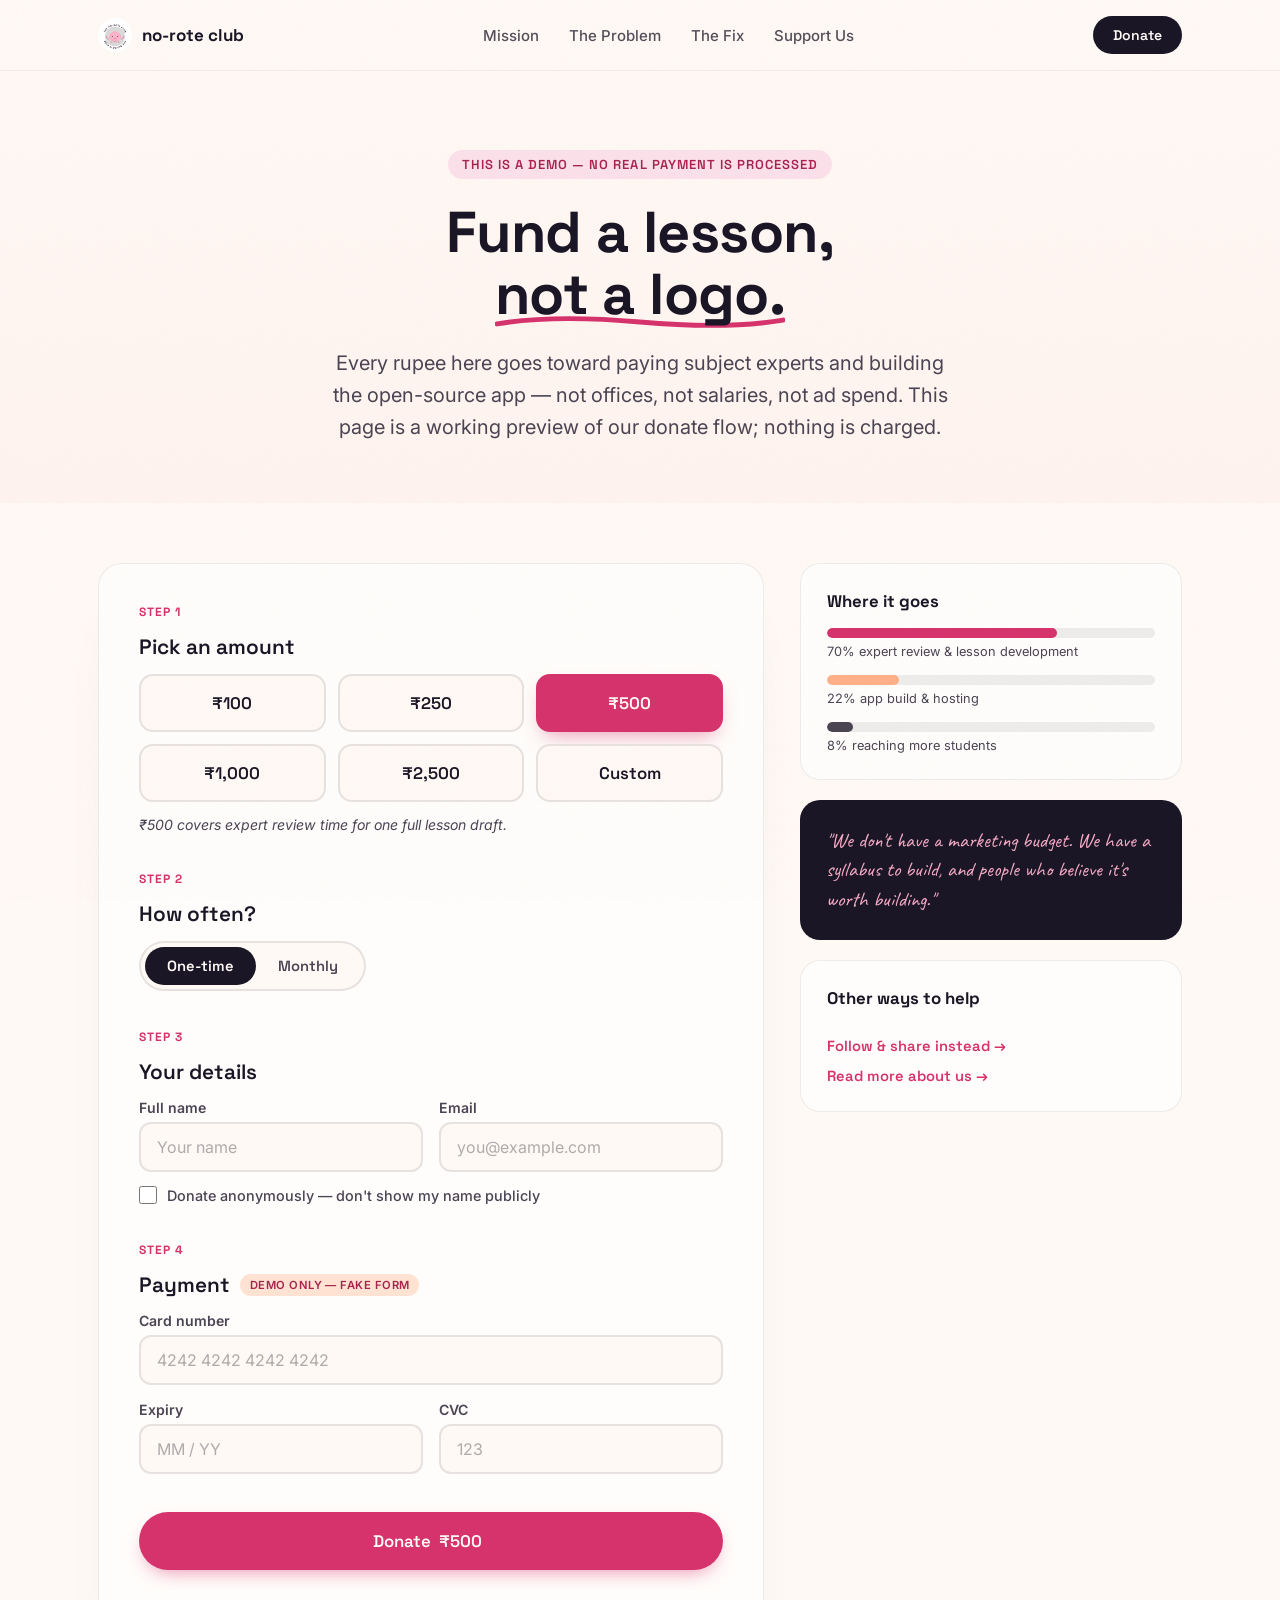
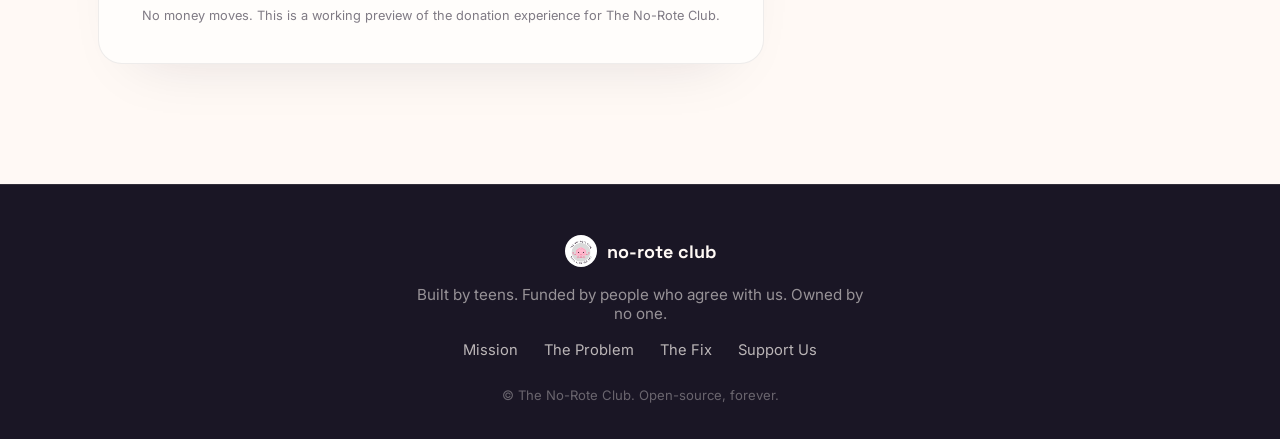
==== fake_donate_page.html @ 73155c2f "Add files via upload" ====
<!DOCTYPE html>
<html lang="en">
<head>
<meta charset="UTF-8">
<meta name="viewport" content="width=device-width, initial-scale=1.0">
<title>Donate — The No-Rote Club</title>
<meta name="description" content="Fund the open-source, expert-built syllabus. Every rupee goes toward lessons, not logos.">
<link rel="icon" href="T.png" type="image/png">
<link rel="preconnect" href="https://fonts.googleapis.com">
<link rel="preconnect" href="https://fonts.gstatic.com" crossorigin>
<link href="https://fonts.googleapis.com/css2?family=Space+Grotesk:wght@400;500;600;700&family=Inter:wght@400;500;600;700;800&family=Caveat:wght@600;700&display=swap" rel="stylesheet">
<link rel="stylesheet" href="style.css">
<link rel="stylesheet" href="donate.css">
</head>
<body>

<div class="grain"></div>

<!-- ============ NAV ============ -->
<header class="nav scrolled" id="nav">
  <div class="nav-inner">
    <a href="index.html#top" class="nav-logo">
      <img src="T.png" alt="The No-Rote Club">
      <span>no-rote club</span>
    </a>
    <nav class="nav-links">
      <a href="index.html#mission">Mission</a>
      <a href="index.html#problem">The Problem</a>
      <a href="index.html#solution">The Fix</a>
      <a href="index.html#support">Support Us</a>
    </nav>
    <a href="fake_donate_page.html" class="nav-cta">Donate</a>
    <button class="nav-burger" id="navBurger" aria-label="Open menu" aria-expanded="false">
      <span></span><span></span><span></span>
    </button>
  </div>
  <div class="nav-mobile" id="navMobile">
    <a href="index.html#mission">Mission</a>
    <a href="index.html#problem">The Problem</a>
    <a href="index.html#solution">The Fix</a>
    <a href="index.html#support">Support Us</a>
    <a href="fake_donate_page.html" class="nav-cta-mobile">Donate</a>
  </div>
</header>

<!-- ============ DONATE HERO ============ -->
<section class="donate-hero">
  <div class="section-inner donate-hero-inner">
    <p class="tag tag-red">This is a demo — no real payment is processed</p>
    <h1 class="section-title donate-title">
      Fund a lesson,<br><span class="underline-scribble">not a logo.</span>
    </h1>
    <p class="section-lede">
      Every rupee here goes toward paying subject experts and building the open-source app — not offices,
      not salaries, not ad spend. This page is a working preview of our donate flow; nothing is charged.
    </p>
  </div>
</section>

<!-- ============ DONATE FORM ============ -->
<section class="donate-section">
  <div class="section-inner donate-grid">

    <form class="donate-card" id="donateForm" novalidate>

      <div class="donate-step">
        <span class="donate-step-label">Step 1</span>
        <h2>Pick an amount</h2>
        <div class="amount-grid" id="amountGrid">
          <button type="button" class="amount-btn" data-amount="100">₹100</button>
          <button type="button" class="amount-btn" data-amount="250">₹250</button>
          <button type="button" class="amount-btn is-selected" data-amount="500">₹500</button>
          <button type="button" class="amount-btn" data-amount="1000">₹1,000</button>
          <button type="button" class="amount-btn" data-amount="2500">₹2,500</button>
          <button type="button" class="amount-btn amount-btn-custom" data-amount="custom">Custom</button>
        </div>
        <div class="custom-amount-wrap" id="customAmountWrap">
          <span class="custom-amount-prefix">₹</span>
          <input type="number" id="customAmountInput" min="1" placeholder="Enter amount" inputmode="numeric">
        </div>
        <p class="amount-context" id="amountContext">₹500 covers expert review time for one full lesson draft.</p>
      </div>

      <div class="donate-step">
        <span class="donate-step-label">Step 2</span>
        <h2>How often?</h2>
        <div class="frequency-toggle">
          <button type="button" class="freq-btn is-selected" data-freq="once">One-time</button>
          <button type="button" class="freq-btn" data-freq="monthly">Monthly</button>
        </div>
      </div>

      <div class="donate-step">
        <span class="donate-step-label">Step 3</span>
        <h2>Your details</h2>
        <div class="field-grid">
          <label class="field">
            <span>Full name</span>
            <input type="text" name="name" placeholder="Your name" required>
          </label>
          <label class="field">
            <span>Email</span>
            <input type="email" name="email" placeholder="you@example.com" required>
          </label>
        </div>
        <label class="field-checkbox">
          <input type="checkbox" id="anonCheck">
          <span>Donate anonymously — don't show my name publicly</span>
        </label>
      </div>

      <div class="donate-step">
        <span class="donate-step-label">Step 4</span>
        <h2>Payment <span class="fake-badge">demo only — fake form</span></h2>
        <div class="field-grid">
          <label class="field field-full">
            <span>Card number</span>
            <input type="text" placeholder="4242 4242 4242 4242" inputmode="numeric" maxlength="19" id="cardNumber">
          </label>
          <label class="field">
            <span>Expiry</span>
            <input type="text" placeholder="MM / YY" maxlength="7" id="cardExpiry">
          </label>
          <label class="field">
            <span>CVC</span>
            <input type="text" placeholder="123" maxlength="4" inputmode="numeric" id="cardCvc">
          </label>
        </div>
      </div>

      <button type="submit" class="btn btn-primary btn-block donate-submit" id="donateSubmit">
        Donate <span id="submitAmount">₹500</span> <span id="submitFreq"></span>
      </button>
      <p class="donate-disclaimer">No money moves. This is a working preview of the donation experience for The No-Rote Club.</p>
    </form>

    <aside class="donate-aside">
      <div class="aside-card">
        <h3>Where it goes</h3>
        <div class="aside-bar">
          <div class="aside-bar-fill" style="width: 70%;"></div>
        </div>
        <p class="aside-bar-label">70% expert review &amp; lesson development</p>
        <div class="aside-bar">
          <div class="aside-bar-fill" style="width: 22%; background: var(--orange);"></div>
        </div>
        <p class="aside-bar-label">22% app build &amp; hosting</p>
        <div class="aside-bar">
          <div class="aside-bar-fill" style="width: 8%; background: var(--ink-soft);"></div>
        </div>
        <p class="aside-bar-label">8% reaching more students</p>
      </div>

      <div class="aside-card aside-quote">
        <p>"We don't have a marketing budget. We have a syllabus to build, and people who believe it's worth building."</p>
      </div>

      <div class="aside-card aside-trust">
        <h3>Other ways to help</h3>
        <a href="index.html#support">Follow &amp; share instead →</a>
        <a href="index.html#about">Read more about us →</a>
      </div>
    </aside>

  </div>
</section>

<!-- ============ SUCCESS MODAL (fake) ============ -->
<div class="success-overlay" id="successOverlay" aria-hidden="true">
  <div class="success-card">
    <div class="success-logo-wrap">
      <img src="T.png" alt="The No-Rote Club">
    </div>
    <p class="tag tag-red" style="margin: 0 auto 16px; display:table;">Demo complete</p>
    <h2>This was a preview — no payment was actually made.</h2>
    <p>In the real version, you'd get a receipt here and your name (unless anonymous) would show up on our supporter wall. Thank you for testing the flow.</p>
    <button class="btn btn-primary" id="successClose">Close preview</button>
  </div>
</div>

<!-- ============ FOOTER ============ -->
<footer class="footer">
  <div class="section-inner footer-inner">
    <div class="footer-brand">
      <img src="T.png" alt="The No-Rote Club">
      <span>no-rote club</span>
    </div>
    <p class="footer-line">Built by teens. Funded by people who agree with us. Owned by no one.</p>
    <div class="footer-links">
      <a href="index.html#mission">Mission</a>
      <a href="index.html#problem">The Problem</a>
      <a href="index.html#solution">The Fix</a>
      <a href="index.html#support">Support Us</a>
    </div>
    <p class="footer-copy">© <span id="year"></span> The No-Rote Club. Open-source, forever.</p>
  </div>
</footer>

<script src="js/main.js"></script>
<script src="js/donate.js"></script>
</body>
</html>
---- style.css ----
/* ============================================
   THE NO-ROTE CLUB — design tokens
   pink #F5A9C4 · rose #D6336C · orange #FFB088
   cream #FFF9F5 · ink #1A1625
   ============================================ */

:root {
  --pink: #F5A9C4;
  --pink-soft: #FBE0EA;
  --rose: #D6336C;
  --rose-dark: #A8244F;
  --orange: #FFB088;
  --orange-soft: #FFE2D1;
  --cream: #FFF9F5;
  --ink: #1A1625;
  --ink-soft: #4A4453;
  --paper: #FFFDFB;

  --font-display: 'Space Grotesk', sans-serif;
  --font-body: 'Inter', sans-serif;
  --font-hand: 'Caveat', cursive;

  --container: 1140px;
}

* { margin: 0; padding: 0; box-sizing: border-box; }

html { scroll-behavior: smooth; }

body {
  font-family: var(--font-body);
  background: var(--cream);
  color: var(--ink);
  overflow-x: hidden;
  -webkit-font-smoothing: antialiased;
}

img { max-width: 100%; display: block; }

a { color: inherit; text-decoration: none; }

.section-inner {
  max-width: var(--container);
  margin: 0 auto;
  padding: 0 28px;
}

@media (prefers-reduced-motion: reduce) {
  *, *::before, *::after {
    animation-duration: 0.001ms !important;
    animation-iteration-count: 1 !important;
    transition-duration: 0.001ms !important;
    scroll-behavior: auto !important;
  }
}

/* ============ grain overlay ============ */
.grain {
  position: fixed;
  inset: 0;
  z-index: 9999;
  pointer-events: none;
  opacity: 0.025;
  background-image: url("data:image/svg+xml,%3Csvg xmlns='http://www.w3.org/2000/svg' width='100' height='100'%3E%3Cfilter id='n'%3E%3CfeTurbulence type='fractalNoise' baseFrequency='0.9' numOctaves='3' stitchTiles='stitch'/%3E%3C/filter%3E%3Crect width='100%25' height='100%25' filter='url(%23n)'/%3E%3C/svg%3E");
  mix-blend-mode: multiply;
}

/* ============ tags / eyebrows ============ */
.tag {
  display: inline-block;
  font-family: var(--font-display);
  font-weight: 600;
  font-size: 13px;
  letter-spacing: 0.08em;
  text-transform: uppercase;
  padding: 6px 14px;
  border-radius: 100px;
  margin-bottom: 22px;
}
.tag-red { background: var(--pink-soft); color: var(--rose-dark); }
.tag-dark { background: rgba(255,255,255,0.12); color: var(--orange-soft); }
.tag-orange { background: var(--orange-soft); color: var(--rose-dark); }

.section-title {
  font-family: var(--font-display);
  font-weight: 700;
  font-size: clamp(2.1rem, 5.2vw, 3.6rem);
  line-height: 1.08;
  letter-spacing: -0.01em;
  color: var(--ink);
  margin-bottom: 28px;
}
.section-title.light { color: var(--cream); }

.section-lede {
  font-size: clamp(1.05rem, 1.6vw, 1.25rem);
  line-height: 1.6;
  color: var(--ink-soft);
  max-width: 640px;
  margin-bottom: 18px;
}
.section-lede.light { color: rgba(255,249,245,0.78); }
.section-lede strong { color: var(--rose); font-weight: 700; }

.underline-scribble {
  position: relative;
  display: inline;
  background-image: url("data:image/svg+xml,%3Csvg xmlns='http://www.w3.org/2000/svg' viewBox='0 0 300 20'%3E%3Cpath d='M2 12 Q60 2 150 10 T298 8' fill='none' stroke='%23D6336C' stroke-width='5' stroke-linecap='round'/%3E%3C/svg%3E");
  background-repeat: no-repeat;
  background-position: 0 92%;
  background-size: 100% 22px;
  padding-bottom: 6px;
}

/* ============ buttons ============ */
.btn {
  display: inline-flex;
  align-items: center;
  justify-content: center;
  gap: 8px;
  font-family: var(--font-display);
  font-weight: 600;
  font-size: 16px;
  padding: 15px 30px;
  border-radius: 100px;
  transition: transform 0.25s cubic-bezier(.2,.8,.2,1), box-shadow 0.25s ease, background 0.25s ease;
  cursor: pointer;
  border: none;
  white-space: nowrap;
}
.btn-primary {
  background: var(--rose);
  color: var(--cream);
  box-shadow: 0 8px 20px -8px rgba(214,51,108,0.6);
}
.btn-primary:hover { transform: translateY(-3px); box-shadow: 0 14px 28px -10px rgba(214,51,108,0.65); }
.btn-ghost {
  background: transparent;
  color: var(--ink);
  border: 2px solid var(--ink);
}
.btn-ghost:hover { transform: translateY(-3px); background: var(--ink); color: var(--cream); }
.btn-block { width: 100%; }

/* ============ NAV ============ */
.nav {
  position: fixed;
  top: 0; left: 0; right: 0;
  z-index: 500;
  background: rgba(255, 249, 245, 0);
  transition: background 0.35s ease, box-shadow 0.35s ease, backdrop-filter 0.35s ease;
}
.nav.scrolled {
  background: rgba(255, 249, 245, 0.85);
  backdrop-filter: blur(12px);
  box-shadow: 0 1px 0 rgba(26,22,37,0.06);
}
.nav-inner {
  max-width: var(--container);
  margin: 0 auto;
  padding: 16px 28px;
  display: flex;
  align-items: center;
  justify-content: space-between;
  gap: 20px;
}
.nav-logo {
  display: flex;
  align-items: center;
  gap: 10px;
  font-family: var(--font-display);
  font-weight: 700;
  font-size: 17px;
}
.nav-logo img { width: 34px; height: 34px; border-radius: 50%; }
.nav-links {
  display: flex;
  gap: 30px;
  font-size: 15px;
  font-weight: 500;
}
.nav-links a { opacity: 0.75; transition: opacity 0.2s; }
.nav-links a:hover { opacity: 1; }
.nav-cta {
  background: var(--ink);
  color: var(--cream);
  font-size: 14px;
  font-weight: 600;
  padding: 10px 20px;
  border-radius: 100px;
  font-family: var(--font-display);
  transition: transform 0.2s, background 0.2s;
}
.nav-cta:hover { background: var(--rose); transform: translateY(-2px); }
.nav-burger {
  display: none;
  flex-direction: column;
  gap: 5px;
  background: none;
  border: none;
  cursor: pointer;
  padding: 6px;
}
.nav-burger span { width: 22px; height: 2px; background: var(--ink); border-radius: 2px; transition: 0.25s; }
.nav-burger.open span:nth-child(1) { transform: translateY(7px) rotate(45deg); }
.nav-burger.open span:nth-child(2) { opacity: 0; }
.nav-burger.open span:nth-child(3) { transform: translateY(-7px) rotate(-45deg); }
.nav-mobile {
  display: none;
  flex-direction: column;
  background: var(--paper);
  padding: 10px 28px 24px;
  gap: 4px;
  box-shadow: 0 8px 20px rgba(0,0,0,0.06);
}
.nav-mobile a {
  padding: 14px 0;
  font-weight: 600;
  font-family: var(--font-display);
  border-bottom: 1px solid rgba(26,22,37,0.06);
}
.nav-cta-mobile {
  margin-top: 10px;
  background: var(--rose);
  color: var(--cream);
  text-align: center;
  border-radius: 100px;
  padding: 13px;
  border-bottom: none !important;
}
.nav-mobile.open { display: flex; }

@media (max-width: 860px) {
  .nav-links, .nav-cta { display: none; }
  .nav-burger { display: flex; }
}

/* ============ HERO ============ */
.hero {
  position: relative;
  min-height: 100vh;
  display: flex;
  align-items: center;
  justify-content: center;
  overflow: hidden;
  background: linear-gradient(180deg, #FFF9F5 0%, #FFF3EE 55%, #FFEDE4 100%);
}

.scribble-canvas {
  position: absolute;
  inset: 0;
  width: 100%;
  height: 100%;
  z-index: 1;
  pointer-events: none;
}

.hero-noise-layer {
  position: absolute;
  inset: 0;
  z-index: 2;
  pointer-events: none;
}
.scribble {
  position: absolute;
  font-family: var(--font-hand);
  font-weight: 700;
  color: var(--rose-dark);
  opacity: 0.55;
  white-space: nowrap;
  will-change: transform, opacity;
}
.scribble.s1  { top: 8%;  left: 6%;  font-size: 2rem; transform: rotate(-8deg); }
.scribble.s2  { top: 16%; left: 62%; font-size: 1.5rem; transform: rotate(5deg); }
.scribble.s3  { top: 30%; left: 12%; font-size: 4.5rem; color: var(--rose); opacity: 0.4; transform: rotate(-12deg); }
.scribble.s4  { top: 70%; left: 8%;  font-size: 1.8rem; transform: rotate(4deg); }
.scribble.s5  { top: 46%; left: 63%; font-size: 1.4rem; transform: rotate(-3deg); }
.scribble.s6  { top: 62%; left: 78%; font-size: 4rem; color: var(--rose); opacity: 0.4; transform: rotate(10deg); }
.scribble.s7  { top: 84%; left: 30%; font-size: 1.3rem; transform: rotate(2deg); }
.scribble.s8  { top: 12%; left: 84%; font-size: 2.4rem; color: var(--orange); transform: rotate(8deg); }
.scribble.s9  { top: 38%; left: 80%; font-size: 1.4rem; transform: rotate(-6deg); }
.scribble.s10 { top: 50%; left: 4%;  font-size: 3.6rem; color: var(--rose); opacity: 0.4; transform: rotate(-16deg); }
.scribble.s11 { top: 76%; left: 60%; font-size: 1.5rem; transform: rotate(6deg); }
.scribble.s12 { top: 6%;  left: 38%; font-size: 1.6rem; transform: rotate(-4deg); }

@media (max-width: 700px) {
  .scribble { font-size: 1rem !important; }
  .scribble.s3, .scribble.s6, .scribble.s10 { font-size: 2.4rem !important; }
}

.hero-content {
  position: relative;
  z-index: 3;
  text-align: center;
  padding: 100px 24px 0;
  max-width: 720px;
}
.hero-logo { border-radius: 50%; }

.hero-eyebrow {
  font-family: var(--font-display);
  font-weight: 600;
  letter-spacing: 0.1em;
  text-transform: uppercase;
  font-size: 13px;
  color: var(--rose);
  margin-bottom: 14px;
}

.hero-sub {
  font-size: clamp(1.1rem, 2.2vw, 1.4rem);
  line-height: 1.5;
  color: var(--ink-soft);
  margin-bottom: 34px;
}

.hero-actions {
  display: flex;
  gap: 16px;
  justify-content: center;
  flex-wrap: wrap;
}

.scroll-cue {
  position: absolute;
  bottom: 32px;
  left: 50%;
  transform: translateX(-50%);
  z-index: 3;
  display: flex;
  flex-direction: column;
  align-items: center;
  gap: 8px;
  font-family: var(--font-display);
  font-size: 12px;
  letter-spacing: 0.06em;
  text-transform: uppercase;
  color: var(--ink-soft);
  opacity: 0.7;
  animation: floatCue 2.4s ease-in-out infinite;
}
.scroll-cue-line {
  width: 1px;
  height: 30px;
  background: linear-gradient(180deg, var(--rose), transparent);
}
@keyframes floatCue {
  0%, 100% { transform: translateX(-50%) translateY(0); }
  50% { transform: translateX(-50%) translateY(8px); }
}

/* ============ MARQUEE ============ */
.marquee {
  background: var(--ink);
  color: var(--cream);
  overflow: hidden;
  padding: 16px 0;
  white-space: nowrap;
}
.marquee-track {
  display: inline-flex;
  font-family: var(--font-display);
  font-weight: 600;
  font-size: 15px;
  letter-spacing: 0.04em;
  animation: marqueeScroll 28s linear infinite;
}
.marquee-track span { color: var(--pink); }
@keyframes marqueeScroll {
  from { transform: translateX(0); }
  to { transform: translateX(-50%); }
}

/* ============ MISSION ============ */
.mission {
  padding: 120px 0 100px;
  background: var(--cream);
}
.mission-grid {
  display: grid;
  grid-template-columns: repeat(3, 1fr);
  gap: 24px;
  margin-top: 50px;
}
.mission-card {
  background: var(--paper);
  border: 1px solid rgba(26,22,37,0.07);
  border-radius: 20px;
  padding: 30px 26px;
  transition: transform 0.3s ease, box-shadow 0.3s ease;
}
.mission-card:hover {
  transform: translateY(-6px);
  box-shadow: 0 20px 40px -20px rgba(214,51,108,0.25);
}
.mission-num {
  display: inline-block;
  font-family: var(--font-display);
  font-size: 12px;
  font-weight: 700;
  letter-spacing: 0.05em;
  text-transform: uppercase;
  color: var(--rose);
  background: var(--pink-soft);
  padding: 5px 12px;
  border-radius: 100px;
  margin-bottom: 16px;
}
.mission-card h3 {
  font-family: var(--font-display);
  font-size: 1.25rem;
  margin-bottom: 10px;
}
.mission-card p { color: var(--ink-soft); font-size: 0.98rem; line-height: 1.55; }

@media (max-width: 860px) {
  .mission-grid { grid-template-columns: 1fr; }
}

/* ============ PROBLEM ============ */
.problem {
  background: var(--ink);
  padding: 120px 0;
  position: relative;
}
.problem-list {
  margin-top: 60px;
  display: flex;
  flex-direction: column;
}
.problem-row {
  display: grid;
  grid-template-columns: 90px 1fr 280px;
  gap: 30px;
  align-items: start;
  padding: 44px 0;
  border-top: 1px solid rgba(255,249,245,0.12);
}
.problem-row:last-child { border-bottom: 1px solid rgba(255,249,245,0.12); }
.problem-row-head { display: flex; flex-direction: column; gap: 4px; }
.problem-row-num {
  font-family: var(--font-display);
  font-size: 2.6rem;
  font-weight: 700;
  color: #FFF3EE;
  line-height: 1;
}
.problem-row h3 {
  font-family: var(--font-display);
  font-size: clamp(1.3rem, 2.2vw, 1.7rem);
  color: var(--cream);
  margin-bottom: 12px;
  font-weight: 600;
}
.problem-row p {
  color: rgba(255,249,245,0.68);
  font-size: 1rem;
  line-height: 1.65;
  max-width: 560px;
}
.problem-row-visual {
  display: flex;
  align-items: center;
  justify-content: center;
  min-height: 80px;
}

.repeat-line {
  font-family: var(--font-hand);
  color: var(--orange);
  font-size: 1.2rem;
  opacity: 0.85;
  text-align: center;
  line-height: 1.6;
}
.repeat-line::before { content: attr(data-text) " " attr(data-text) " " attr(data-text); }

.grade-stamp {
  font-family: var(--font-display);
  font-weight: 700;
  color: var(--pink);
  border: 3px solid var(--pink);
  border-radius: 50%;
  width: 70px; height: 70px;
  display: flex; align-items: center; justify-content: center;
  font-size: 1.4rem;
  transform: rotate(-12deg);
  margin: 0 auto;
}
.grade-stamp.small {
  border: none;
  width: auto; height: auto;
  font-size: 0.8rem;
  font-family: var(--font-body);
  color: rgba(255,249,245,0.5);
  transform: none;
  margin-top: 8px;
  text-align: center;
}

.why-stack {
  display: flex;
  flex-direction: column;
  align-items: center;
  gap: 2px;
  font-family: var(--font-hand);
  font-size: 1.3rem;
  color: var(--orange);
}
.why-stack .crossed {
  color: var(--rose);
  font-family: var(--font-body);
  font-size: 0.85rem;
  text-decoration: line-through;
  margin-top: 6px;
}

.syllabus-bar {
  width: 100%;
  display: flex;
  flex-direction: column;
  gap: 8px;
}
.syllabus-bar {
  position: relative;
  height: 14px;
  background: rgba(255,249,245,0.12);
  border-radius: 100px;
  overflow: hidden;
}
.syllabus-fill {
  position: absolute;
  inset: 0;
  width: 0%;
  background: linear-gradient(90deg, var(--rose), var(--pink));
  border-radius: 100px;
  transition: width 1.4s cubic-bezier(.2,.8,.2,1);
}
.syllabus-fill.filled { width: 82%; }
.syllabus-label {
  display: block;
  margin-top: 10px;
  font-size: 0.78rem;
  color: rgba(255,249,245,0.5);
  text-align: center;
}

@media (max-width: 860px) {
  .problem-row {
    grid-template-columns: 1fr;
    gap: 14px;
  }
  .problem-row-visual { justify-content: flex-start; min-height: auto; margin-top: 6px; }
}

/* ============ SOLUTION ============ */
.solution {
  padding: 120px 0;
  background: linear-gradient(180deg, var(--cream), var(--orange-soft));
}
.solution-flow {
  display: grid;
  grid-template-columns: repeat(3, 1fr);
  gap: 24px;
  margin-top: 56px;
}
.flow-card {
  background: var(--paper);
  border-radius: 20px;
  padding: 32px 26px;
  border: 1px solid rgba(26,22,37,0.06);
  position: relative;
}
.flow-icon {
  font-family: var(--font-display);
  font-size: 1.8rem;
  font-weight: 700;
  color: var(--rose);
  margin-bottom: 14px;
}
.flow-card h3 {
  font-family: var(--font-display);
  font-size: 1.2rem;
  margin-bottom: 10px;
}
.flow-card p { color: var(--ink-soft); font-size: 0.96rem; line-height: 1.55; }

@media (max-width: 860px) {
  .solution-flow { grid-template-columns: 1fr; }
}

/* ============ ABOUT ============ */
.about {
  padding: 110px 0;
  background: var(--paper);
}
.about .section-lede { max-width: 700px; }

/* ============ SUPPORT ============ */
.support {
  background: var(--ink);
  padding: 120px 0;
}
.support-grid {
  display: grid;
  grid-template-columns: repeat(3, 1fr);
  gap: 24px;
  margin-top: 56px;
}
.support-card {
  background: rgba(255,249,245,0.04);
  border: 1px solid rgba(255,249,245,0.12);
  border-radius: 20px;
  padding: 32px 28px;
  display: flex;
  flex-direction: column;
  gap: 14px;
}
.support-card h3 {
  font-family: var(--font-display);
  color: var(--cream);
  font-size: 1.25rem;
}
.support-card p {
  color: rgba(255,249,245,0.62);
  font-size: 0.96rem;
  line-height: 1.55;
  flex-grow: 1;
}

@media (max-width: 860px) {
  .support-grid { grid-template-columns: 1fr; }
}

/* ============ FOOTER ============ */
.footer {
  background: var(--ink);
  border-top: 1px solid rgba(255,249,245,0.1);
  padding: 50px 0 36px;
}
.footer-inner {
  display: flex;
  flex-direction: column;
  align-items: center;
  text-align: center;
  gap: 18px;
}
.footer-brand {
  display: flex;
  align-items: center;
  gap: 10px;
  font-family: var(--font-display);
  font-weight: 700;
  color: var(--cream);
  font-size: 18px;
}
.footer-brand img { width: 32px; height: 32px; border-radius: 50%; }
.footer-line { color: rgba(255,249,245,0.55); font-size: 0.95rem; max-width: 460px; }
.footer-links {
  display: flex;
  gap: 26px;
  flex-wrap: wrap;
  justify-content: center;
  font-size: 0.92rem;
  color: rgba(255,249,245,0.7);
}
.footer-copy { color: rgba(255,249,245,0.35); font-size: 0.82rem; margin-top: 10px; }

/* ============ scroll reveal ============ */
.reveal {
  opacity: 0;
  transform: translateY(28px);
  transition: opacity 0.7s cubic-bezier(.2,.8,.2,1), transform 0.7s cubic-bezier(.2,.8,.2,1);
}
.reveal.in-view {
  opacity: 1;
  transform: translateY(0);
}
.mission-card.reveal, .flow-card.reveal, .support-card.reveal {
  transition-delay: var(--delay, 0s);
}
.hero-heading {
  font-size: 60px;

}
---- donate.css ----
/* ============================================
   DONATE PAGE — extends style.css tokens
   ============================================ */

.donate-hero {
  padding: 150px 0 60px;
  background: linear-gradient(180deg, #FFF9F5 0%, #FFF3EE 100%);
  text-align: center;
}
.donate-hero-inner { max-width: 720px; margin: 0 auto; }
.donate-title { margin-bottom: 22px; }
.donate-hero .section-lede { margin: 0 auto; }
.donate-hero .tag { background: var(--pink-soft); color: var(--rose-dark); }

.donate-section {
  padding: 60px 0 120px;
  background: var(--cream);
}

.donate-grid {
  display: grid;
  grid-template-columns: 1.6fr 1fr;
  gap: 36px;
  align-items: start;
}

/* ---------- form card ---------- */
.donate-card {
  background: var(--paper);
  border: 1px solid rgba(26,22,37,0.07);
  border-radius: 24px;
  padding: 40px;
  display: flex;
  flex-direction: column;
  gap: 38px;
  box-shadow: 0 30px 60px -40px rgba(26,22,37,0.15);
}

.donate-step { display: flex; flex-direction: column; gap: 14px; }
.donate-step-label {
  font-family: var(--font-display);
  font-size: 12px;
  font-weight: 700;
  letter-spacing: 0.08em;
  text-transform: uppercase;
  color: var(--rose);
}
.donate-step h2 {
  font-family: var(--font-display);
  font-size: 1.3rem;
  font-weight: 600;
  color: var(--ink);
  display: flex;
  align-items: center;
  gap: 10px;
  flex-wrap: wrap;
}

.fake-badge {
  font-family: var(--font-body);
  font-size: 0.7rem;
  font-weight: 600;
  text-transform: uppercase;
  letter-spacing: 0.04em;
  background: var(--orange-soft);
  color: var(--rose-dark);
  padding: 4px 10px;
  border-radius: 100px;
}

/* ---------- amount picker ---------- */
.amount-grid {
  display: grid;
  grid-template-columns: repeat(3, 1fr);
  gap: 12px;
}
.amount-btn {
  font-family: var(--font-display);
  font-weight: 600;
  font-size: 1.05rem;
  padding: 16px 10px;
  border-radius: 14px;
  border: 2px solid rgba(26,22,37,0.1);
  background: var(--cream);
  color: var(--ink);
  cursor: pointer;
  transition: all 0.2s ease;
}
.amount-btn:hover { border-color: var(--rose); }
.amount-btn.is-selected {
  background: var(--rose);
  border-color: var(--rose);
  color: var(--cream);
  box-shadow: 0 10px 20px -8px rgba(214,51,108,0.5);
}
.amount-btn-custom.is-selected { background: var(--ink); border-color: var(--ink); }

.custom-amount-wrap {
  display: none;
  align-items: center;
  gap: 8px;
  border: 2px solid var(--rose);
  border-radius: 14px;
  padding: 12px 16px;
  background: var(--cream);
}
.custom-amount-wrap.is-visible { display: flex; }
.custom-amount-prefix {
  font-family: var(--font-display);
  font-weight: 700;
  color: var(--rose);
  font-size: 1.1rem;
}
.custom-amount-wrap input {
  border: none;
  background: transparent;
  font-family: var(--font-display);
  font-size: 1.1rem;
  font-weight: 600;
  width: 100%;
  outline: none;
  color: var(--ink);
}

.amount-context {
  font-size: 0.88rem;
  color: var(--ink-soft);
  font-style: italic;
}

/* ---------- frequency toggle ---------- */
.frequency-toggle {
  display: inline-flex;
  background: var(--cream);
  border: 2px solid rgba(26,22,37,0.1);
  border-radius: 100px;
  padding: 4px;
  width: fit-content;
}
.freq-btn {
  font-family: var(--font-display);
  font-weight: 600;
  font-size: 0.92rem;
  padding: 10px 22px;
  border-radius: 100px;
  border: none;
  background: transparent;
  color: var(--ink-soft);
  cursor: pointer;
  transition: all 0.2s ease;
}
.freq-btn.is-selected { background: var(--ink); color: var(--cream); }

/* ---------- fields ---------- */
.field-grid {
  display: grid;
  grid-template-columns: 1fr 1fr;
  gap: 16px;
}
.field { display: flex; flex-direction: column; gap: 6px; font-size: 0.88rem; font-weight: 600; color: var(--ink-soft); }
.field-full { grid-column: 1 / -1; }
.field input {
  font-family: var(--font-body);
  font-size: 1rem;
  font-weight: 400;
  padding: 13px 16px;
  border-radius: 12px;
  border: 2px solid rgba(26,22,37,0.1);
  background: var(--cream);
  color: var(--ink);
  outline: none;
  transition: border-color 0.2s ease;
}
.field input:focus { border-color: var(--rose); }
.field input::placeholder { color: rgba(26,22,37,0.35); }

.field-checkbox {
  display: flex;
  align-items: center;
  gap: 10px;
  font-size: 0.9rem;
  color: var(--ink-soft);
  font-weight: 500;
  cursor: pointer;
}
.field-checkbox input { width: 18px; height: 18px; accent-color: var(--rose); cursor: pointer; }

.donate-submit { font-size: 1.05rem; padding: 18px; }
.donate-disclaimer {
  text-align: center;
  font-size: 0.8rem;
  color: var(--ink-soft);
  opacity: 0.7;
}

/* ---------- aside ---------- */
.donate-aside {
  display: flex;
  flex-direction: column;
  gap: 20px;
  position: sticky;
  top: 110px;
}
.aside-card {
  background: var(--paper);
  border: 1px solid rgba(26,22,37,0.07);
  border-radius: 20px;
  padding: 26px;
}
.aside-card h3 {
  font-family: var(--font-display);
  font-size: 1.05rem;
  margin-bottom: 16px;
}
.aside-bar {
  height: 10px;
  background: rgba(26,22,37,0.07);
  border-radius: 100px;
  overflow: hidden;
  margin-bottom: 6px;
}
.aside-bar-fill {
  height: 100%;
  background: var(--rose);
  border-radius: 100px;
}
.aside-bar-label {
  font-size: 0.8rem;
  color: var(--ink-soft);
  margin-bottom: 16px;
}
.aside-bar-label:last-child { margin-bottom: 0; }

.aside-quote {
  background: var(--ink);
  border: none;
}
.aside-quote p {
  font-family: var(--font-hand);
  font-size: 1.3rem;
  color: var(--pink);
  line-height: 1.4;
}

.aside-trust { display: flex; flex-direction: column; gap: 12px; }
.aside-trust a {
  font-family: var(--font-display);
  font-weight: 600;
  font-size: 0.92rem;
  color: var(--rose);
  transition: opacity 0.2s;
}
.aside-trust a:hover { opacity: 0.7; }

@media (max-width: 980px) {
  .donate-grid { grid-template-columns: 1fr; }
  .donate-aside { position: static; }
  .donate-card { padding: 28px; }
  .field-grid { grid-template-columns: 1fr; }
}

/* ---------- success overlay ---------- */
.success-overlay {
  position: fixed;
  inset: 0;
  z-index: 1000;
  background: rgba(26,22,37,0.55);
  backdrop-filter: blur(6px);
  display: flex;
  align-items: center;
  justify-content: center;
  opacity: 0;
  visibility: hidden;
  transition: opacity 0.3s ease, visibility 0.3s ease;
  padding: 24px;
}
.success-overlay.is-visible { opacity: 1; visibility: visible; }
.success-card {
  background: var(--paper);
  border-radius: 24px;
  padding: 44px;
  max-width: 440px;
  text-align: center;
  transform: translateY(20px) scale(0.96);
  transition: transform 0.35s cubic-bezier(.2,.8,.2,1);
}
.success-overlay.is-visible .success-card { transform: translateY(0) scale(1); }
.success-logo-wrap { width: 90px; margin: 0 auto 18px; }
.success-card h2 {
  font-family: var(--font-display);
  font-size: 1.4rem;
  margin-bottom: 14px;
  line-height: 1.3;
}
.success-card p {
  color: var(--ink-soft);
  font-size: 0.95rem;
  line-height: 1.55;
  margin-bottom: 26px;
}
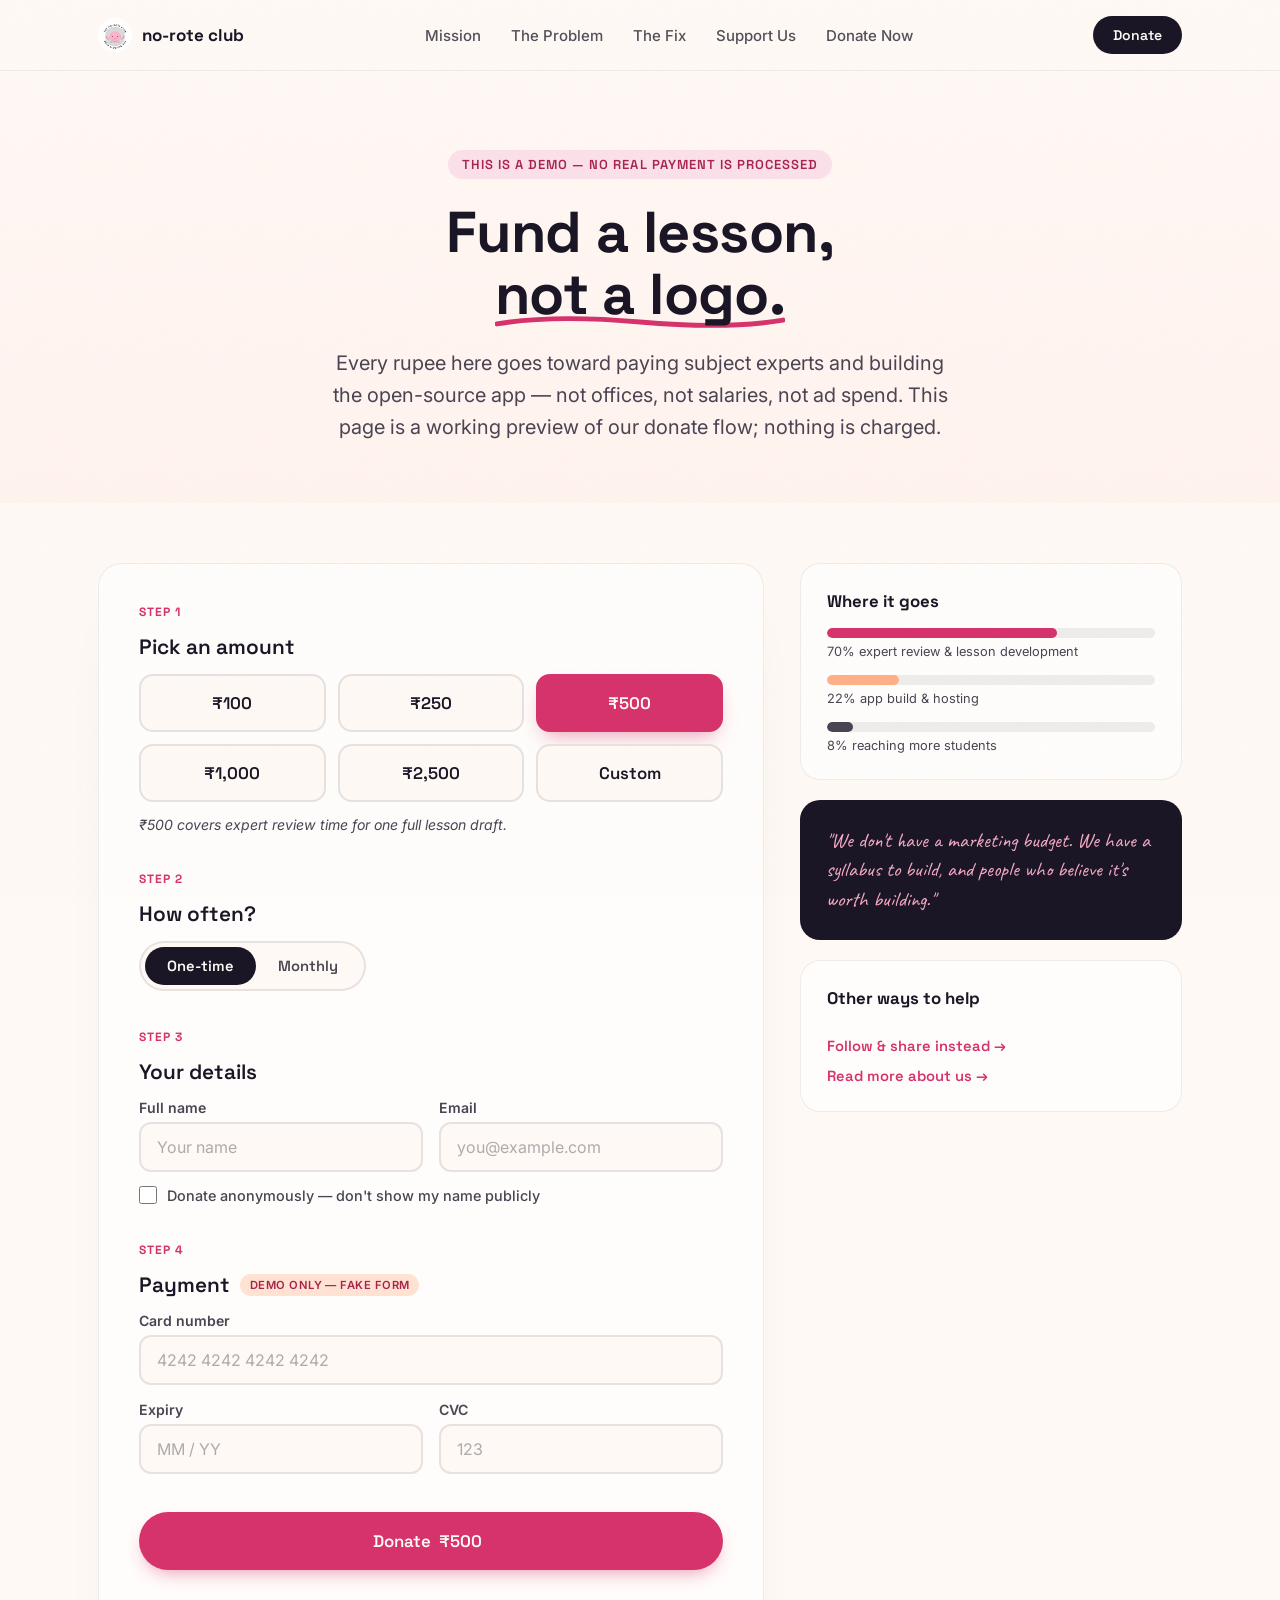
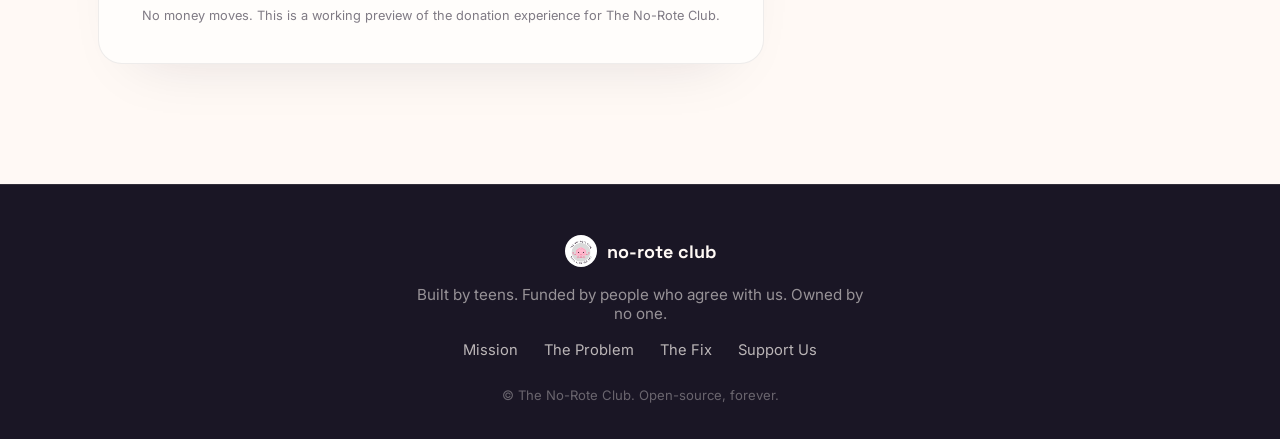
==== commit bb14b4dd: "Add files via upload" ====
--- a/fake_donate_page.html
+++ b/fake_donate_page.html
@@ -28,6 +28,7 @@
       <a href="index.html#problem">The Problem</a>
       <a href="index.html#solution">The Fix</a>
       <a href="index.html#support">Support Us</a>
+      <a href="fake_donate_page.html">Donate Now</a>
     </nav>
     <a href="fake_donate_page.html" class="nav-cta">Donate</a>
     <button class="nav-burger" id="navBurger" aria-label="Open menu" aria-expanded="false">
--- a/style.css
+++ b/style.css
@@ -683,3 +683,4 @@
   font-size: 60px;
 
 }
+
